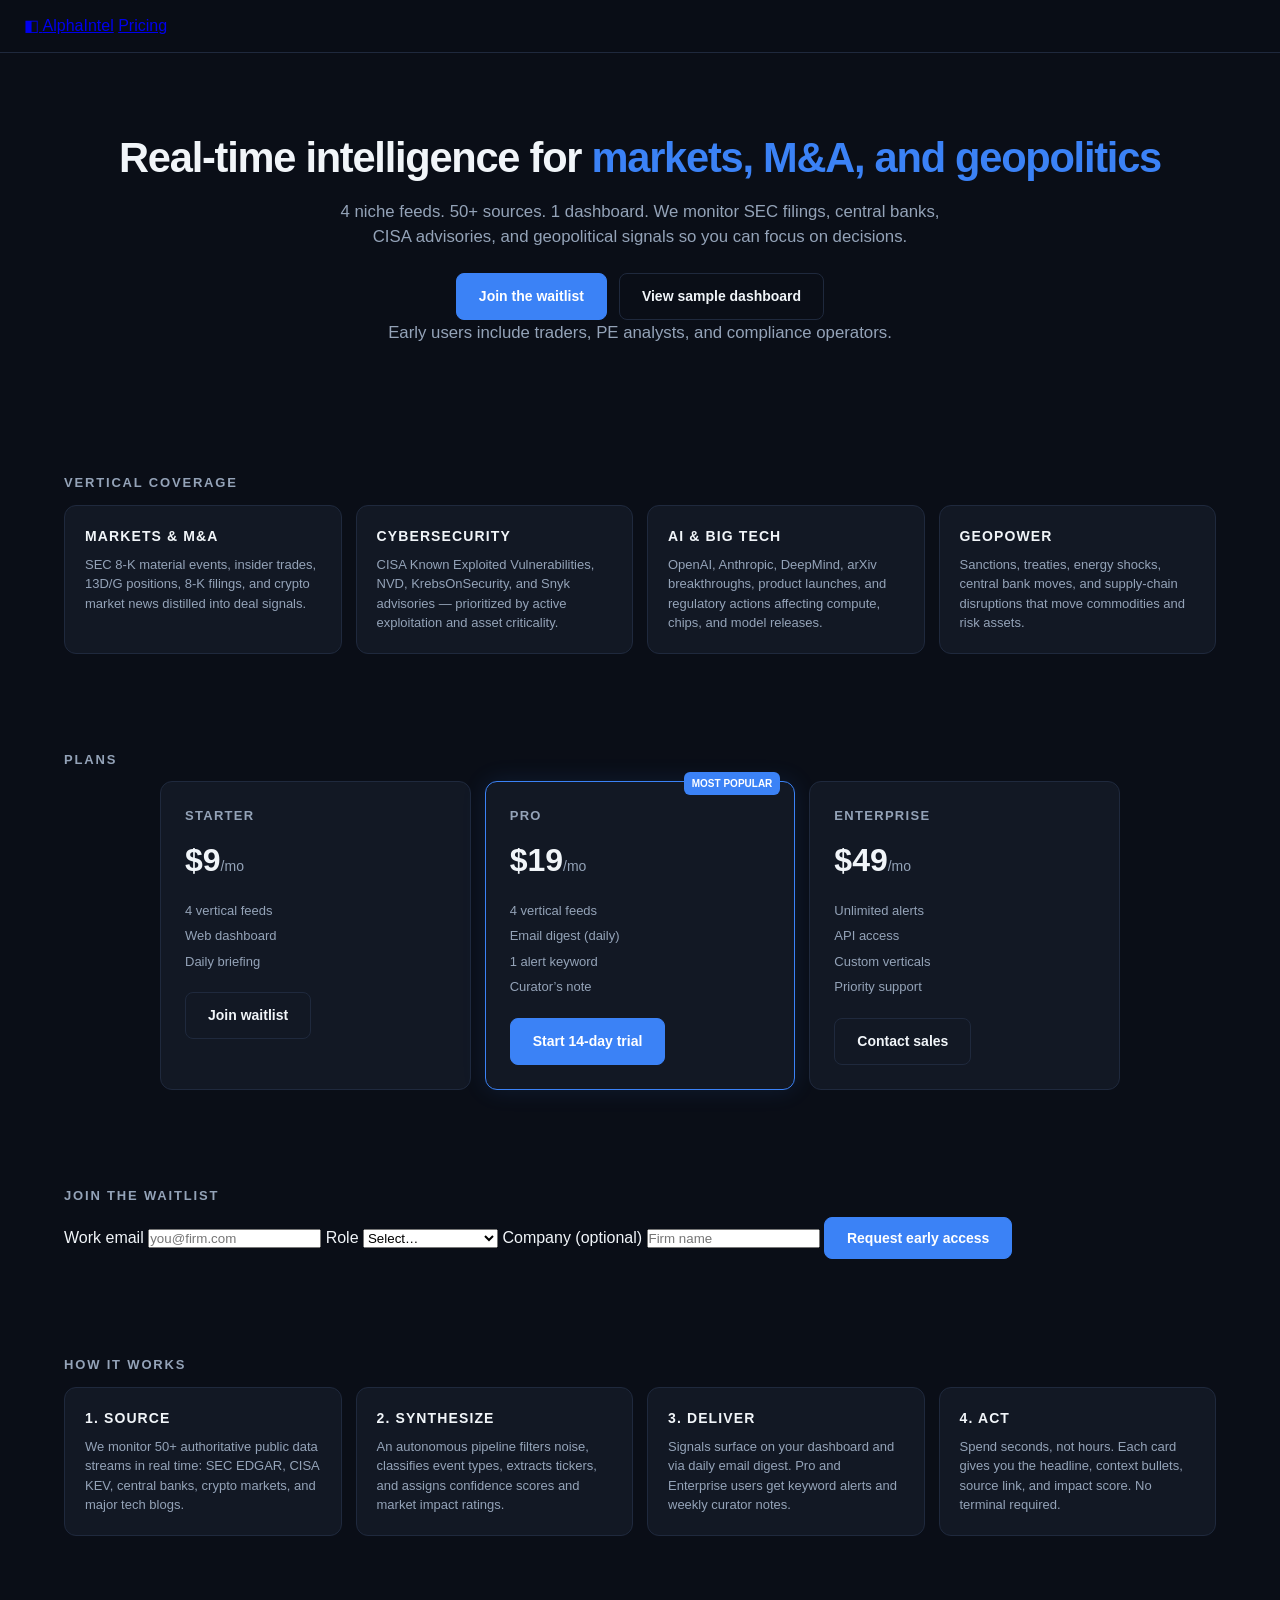
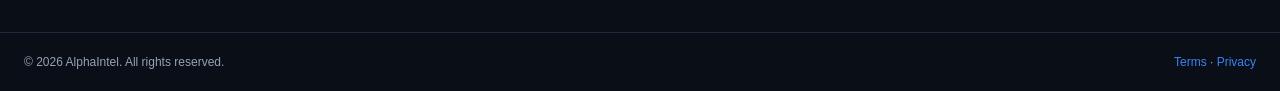
==== landing.html @ 0d17edfa "feat: multi-source B2B engine — markets, cyber, tech, crypto, geopower + landing page + signal dashb" ====
<!DOCTYPE html>
<html lang="en">
<head>
<meta charset="UTF-8">
<meta name="viewport" content="width=device-width, initial-scale=1.0">
<title>AlphaIntel — Real-Time Intelligence for Markets, M&A, and Geopolitics</title>
<meta name="description" content="Autonomous multi-source intelligence across AI, markets, cybersecurity, and geopolitics. Trusted by analysts, traders, and operators.">
<link rel="stylesheet" href="style.css">
<link rel="preconnect" href="https://fonts.googleapis.com">
<style>
  .landing { max-width: 1200px; margin: 0 auto; padding: 0 1.5rem; }
  .hero { padding: 5rem 0 3.5rem; text-align: center; }
  .hero h1 { font-size: clamp(1.8rem, 4vw, 2.6rem); font-weight: 700; letter-spacing: -0.03em; line-height: 1.2; margin-bottom: 1rem; }
  .hero h1 span { color: var(--accent-blue); }
  .hero p { color: var(--text-secondary); font-size: 1.05rem; max-width: 640px; margin: 0 auto 1.5rem; }
  .cta-row { display: flex; gap: 12px; justify-content: center; flex-wrap: wrap; }
  .btn { display: inline-block; padding: 12px 22px; border-radius: 8px; font-weight: 600; text-decoration: none; font-size: 14px; }
  .btn.primary { background: var(--accent-blue); color: #fff; border: 1px solid var(--accent-blue); }
  .btn.ghost { background: transparent; color: var(--text-primary); border: 1px solid var(--bg-border); }
  .social-proof { color: var(--text-secondary); font-size: 12px; margin-top: 1.25rem; }
  .section { padding: 3rem 0; }
  .section-title { font-size: 13px; text-transform: uppercase; letter-spacing: 0.14em; color: var(--text-secondary); margin-bottom: 0.75rem; }
  .columns { display: grid; grid-template-columns: repeat(4, 1fr); gap: 14px; }
  .v-card { background: var(--bg-card); border: 1px solid var(--bg-border); border-radius: var(--radius); padding: 1.25rem; }
  .v-card h3 { font-size: 14px; text-transform: uppercase; letter-spacing: 0.08em; margin-bottom: 0.5rem; color: var(--text-primary); }
  .v-card p { font-size: 13px; color: var(--text-secondary); line-height: 1.5; }
  .pricing-grid { display: grid; grid-template-columns: repeat(3, 1fr); gap: 14px; max-width: 960px; margin: 0 auto; }
  .price-card { background: var(--bg-card); border: 1px solid var(--bg-border); border-radius: var(--radius); padding: 1.5rem; position: relative; }
  .price-card.featured { border-color: var(--accent-blue); box-shadow: 0 0 24px rgba(59,130,246,0.12); }
  .price-card .badge { position: absolute; top: -10px; right: 14px; background: var(--accent-blue); color: #fff; font-size: 10px; font-weight: 700; padding: 4px 8px; border-radius: 6px; text-transform: uppercase; }
  .price-card h3 { font-size: 13px; text-transform: uppercase; letter-spacing: 0.1em; color: var(--text-secondary); }
  .price { font-size: 32px; font-weight: 700; margin: 10px 0; }
  .price span { font-size: 14px; color: var(--text-secondary); font-weight: 400; }
  .price-card ul { list-style: none; padding: 0; margin: 14px 0 18px; }
  .price-card li { font-size: 13px; color: var(--text-secondary); padding: 3px 0; }
  @media (max-width: 900px) { .columns { grid-template-columns: 1fr 1fr; } }
  @media (max-width: 640px) { .columns { grid-template-columns: 1fr; } .pricing-grid { grid-template-columns: 1fr; max-width: 420px; } }
</style>
</head>
<body>

<header class="topbar" style="position:sticky;top:0;z-index:50;">
  <a class="brand" href="index.html"><span class="logo">◧</span> <span>AlphaIntel</span></a>
  <a class="cta" href="#pricing">Pricing</a>
</header>

<main class="landing">
  <section class="hero">
    <h1>Real-time intelligence for <span>markets, M&A, and geopolitics</span></h1>
    <p>4 niche feeds. 50+ sources. 1 dashboard. We monitor SEC filings, central banks, CISA advisories, and geopolitical signals so you can focus on decisions.</p>
    <div class="cta-row">
      <a class="btn primary" href="#waitlist">Join the waitlist</a>
      <a class="btn ghost" href="index.html">View sample dashboard</a>
    </div>
    <p class="social-proof">Early users include traders, PE analysts, and compliance operators.</p>
  </section>

  <section class="section">
    <h2 class="section-title">Vertical Coverage</h2>
    <div class="columns">
      <article class="v-card">
        <h3>Markets & M&A</h3>
        <p>SEC 8-K material events, insider trades, 13D/G positions, 8-K filings, and crypto market news distilled into deal signals.</p>
      </article>
      <article class="v-card">
        <h3>Cybersecurity</h3>
        <p>CISA Known Exploited Vulnerabilities, NVD, KrebsOnSecurity, and Snyk advisories — prioritized by active exploitation and asset criticality.</p>
      </article>
      <article class="v-card">
        <h3>AI &amp; Big Tech</h3>
        <p>OpenAI, Anthropic, DeepMind, arXiv breakthroughs, product launches, and regulatory actions affecting compute, chips, and model releases.</p>
      </article>
      <article class="v-card">
        <h3>Geopower</h3>
        <p>Sanctions, treaties, energy shocks, central bank moves, and supply-chain disruptions that move commodities and risk assets.</p>
      </article>
    </div>
  </section>

  <section class="section" id="pricing">
    <h2 class="section-title">Plans</h2>
    <div class="pricing-grid">
      <article class="price-card">
        <h3>Starter</h3>
        <p class="price">$9<span>/mo</span></p>
        <ul>
          <li>4 vertical feeds</li>
          <li>Web dashboard</li>
          <li>Daily briefing</li>
        </ul>
        <a class="btn ghost" href="#waitlist">Join waitlist</a>
      </article>
      <article class="price-card featured">
        <div class="badge">Most popular</div>
        <h3>Pro</h3>
        <p class="price">$19<span>/mo</span></p>
        <ul>
          <li>4 vertical feeds</li>
          <li>Email digest (daily)</li>
          <li>1 alert keyword</li>
          <li>Curator’s note</li>
        </ul>
        <a class="btn primary" href="#waitlist">Start 14-day trial</a>
      </article>
      <article class="price-card">
        <h3>Enterprise</h3>
        <p class="price">$49<span>/mo</span></p>
        <ul>
          <li>Unlimited alerts</li>
          <li>API access</li>
          <li>Custom verticals</li>
          <li>Priority support</li>
        </ul>
        <a class="btn ghost" href="#waitlist">Contact sales</a>
      </article>
    </div>
  </section>

  <section class="section" id="waitlist">
    <h2 class="section-title">Join the Waitlist</h2>
    <form class="waitlist-form" id="waitlist-form" novalidate>
      <label for="wl-email">Work email</label>
      <input type="email" id="wl-email" name="email" placeholder="you@firm.com" required autocomplete="email">
      <label for="wl-role">Role</label>
      <select id="wl-role" name="role">
        <option value="">Select…</option>
        <option value="analyst">Analyst / Associate</option>
        <option value="trader">Trader</option>
        <option value="compliance">Compliance</option>
        <option value="executive">Executive</option>
        <option value="other">Other</option>
      </select>
      <label for="wl-company">Company (optional)</label>
      <input type="text" id="wl-company" name="company" placeholder="Firm name" autocomplete="organization">
      <button type="submit" class="btn primary">Request early access</button>
      <p class="form-note" id="form-note" role="alert" hidden></p>
    </form>
  </section>

  <section class="section" style="padding-bottom:6rem;">
    <h2 class="section-title">How It Works</h2>
    <div class="columns">
      <article class="v-card">
        <h3>1. Source</h3>
        <p>We monitor 50+ authoritative public data streams in real time: SEC EDGAR, CISA KEV, central banks, crypto markets, and major tech blogs.</p>
      </article>
      <article class="v-card">
        <h3>2. Synthesize</h3>
        <p>An autonomous pipeline filters noise, classifies event types, extracts tickers, and assigns confidence scores and market impact ratings.</p>
      </article>
      <article class="v-card">
        <h3>3. Deliver</h3>
        <p>Signals surface on your dashboard and via daily email digest. Pro and Enterprise users get keyword alerts and weekly curator notes.</p>
      </article>
      <article class="v-card">
        <h3>4. Act</h3>
        <p>Spend seconds, not hours. Each card gives you the headline, context bullets, source link, and impact score. No terminal required.</p>
      </article>
    </div>
  </section>
</main>

<footer class="foot" role="contentinfo">
  <span>&copy; <span id="year"></span> AlphaIntel. All rights reserved.</span>
  <span><a href="terms.html">Terms</a> · <a href="privacy.html">Privacy</a></span>
</footer>

<script src="app.js" defer></script>
<script>document.getElementById('year').textContent = new Date().getFullYear();</script>
</body>
</html>
---- style.css ----
/* AlphaIntel Production Stylesheet — signal-centric B2B dashboard */

/* Reset */
* { box-sizing: border-box; margin: 0; padding: 0; }
:root {
  --bg-deep: #0a0e17;
  --bg-card: #121824;
  --bg-border: #1f293d;
  --text-primary: #f1f5f9;
  --text-secondary: #94a3b8;
  --accent-green: #10b981;
  --accent-blue: #3b82f6;
  --accent-amber: #f59e0b;
  --accent-red: #ef4444;
  --radius: 12px;
  --radius-sm: 6px;
}

html { scroll-behavior: smooth; }

body {
  background: var(--bg-deep);
  color: var(--text-primary);
  font-family: -apple-system, BlinkMacSystemFont, "Segoe UI", Roboto, Helvetica, Arial, sans-serif;
  line-height: 1.5;
  min-height: 100vh;
}

/* Header */
header {
  position: sticky;
  top: 0;
  z-index: 50;
  background: rgba(10,14,23,0.94);
  backdrop-filter: blur(10px);
  border-bottom: 1px solid var(--bg-border);
  padding: 14px 24px;
}

.logo-area {
  display: flex;
  align-items: center;
  justify-content: space-between;
  gap: 16px;
  margin-bottom: 12px;
}

.logo-area h1 { font-size: 1.35rem; font-weight: 700; letter-spacing: -0.04em; }
.logo-area span { color: var(--accent-blue); }
.nav-link { color: var(--text-secondary); text-decoration: none; font-size: 13px; font-weight: 500; }
.nav-link:hover { color: var(--text-primary); }

.controls { display: flex; gap: 12px; align-items: center; flex-wrap: wrap; }

.search-wrap { flex: 1 1 260px; max-width: 420px; }
.search-wrap input {
  width: 100%;
  background: var(--bg-card);
  color: var(--text-primary);
  border: 1px solid var(--bg-border);
  border-radius: var(--radius-sm);
  padding: 9px 12px;
  font-size: 13px;
  outline: none;
}
.search-wrap input:focus { border-color: var(--accent-blue); }

.filter-tabs { display: flex; gap: 6px; flex-wrap: wrap; }
.tab {
  background: var(--bg-card);
  color: var(--text-secondary);
  border: 1px solid var(--bg-border);
  border-radius: var(--radius-sm);
  padding: 7px 12px;
  font-size: 12px;
  font-weight: 600;
  cursor: pointer;
  text-transform: uppercase;
  letter-spacing: 0.06em;
}
.tab.active { background: var(--accent-blue); color: #fff; border-color: var(--accent-blue); }
.tab:hover:not(.active) { border-color: #334155; color: var(--text-primary); }

/* Grid */
.intel-grid {
  display: grid;
  grid-template-columns: repeat(auto-fill, minmax(360px, 1fr));
  gap: 14px;
  padding: 22px 24px 40px;
  max-width: 1400px;
  margin: 0 auto;
}

/* Card */
.card {
  background: var(--bg-card);
  border: 1px solid var(--bg-border);
  border-radius: var(--radius);
  padding: 1.1rem 1.25rem;
  display: flex;
  flex-direction: column;
  gap: 0.6rem;
  box-shadow: 0 1px 2px rgba(0,0,0,0.2);
  opacity: 0;
  animation: fadeUp 0.35s ease forwards;
  transition: border-color 0.15s ease;
}
.card:hover { border-color: #2f3a4d; }
@keyframes fadeUp {
  from { opacity: 0; transform: translateY(6px); }
  to { opacity: 1; transform: translateY(0); }
}

.card-header {
  display: flex;
  align-items: center;
  justify-content: space-between;
  gap: 8px;
  flex-wrap: wrap;
}
.tags { display: flex; gap: 6px; flex-wrap: wrap; }
.tag {
  font-size: 10px;
  font-weight: 700;
  text-transform: uppercase;
  padding: 3px 8px;
  border-radius: 4px;
  letter-spacing: 0.06em;
  white-space: nowrap;
}
.tag.security { background: rgba(59,130,246,0.15); color: var(--accent-blue); }
.tag.trends   { background: rgba(245,158,11,0.15); color: var(--accent-amber); }
.tag.finance  { background: rgba(16,185,129,0.15); color: var(--accent-green); }
.tag.geopower { background: rgba(239,68,68,0.15); color: var(--accent-red); }
.tag.event { background: rgba(99,102,241,0.12); color: #818cf8; }

.ticker-row { display: flex; gap: 4px; flex-wrap: wrap; }
.ticker {
  font-family: ui-monospace, SFMono-Regular, Menlo, monospace;
  font-size: 11px;
  background: rgba(255,255,255,0.04);
  border: 1px solid var(--bg-border);
  padding: 2px 6px;
  border-radius: 4px;
  color: #e2e8f0;
}

.timestamp { font-size: 12px; color: var(--text-secondary); font-variant-numeric: tabular-nums; }

.card-body h3 { font-size: 1.05rem; font-weight: 600; color: var(--text-primary); line-height: 1.3; }
.card-body ul { list-style: none; display: flex; flex-direction: column; gap: 0.35rem; }
.card-body li { font-size: 0.85rem; color: var(--text-secondary); padding-left: 1rem; position: relative; }
.card-body li::before { content: "•"; color: var(--bg-border); font-weight: bold; position: absolute; left: 0; }

.card-footer {
  margin-top: 0.5rem;
  padding-top: 0.65rem;
  border-top: 1px solid var(--bg-border);
  display: flex;
  justify-content: space-between;
  align-items: center;
  font-size: 12px;
  color: var(--text-secondary);
  gap: 8px;
  flex-wrap: wrap;
}

.impact { font-weight: 700; text-transform: uppercase; letter-spacing: 0.06em; font-size: 11px; }
.impact.high { color: var(--accent-red); }
.impact.medium { color: var(--accent-amber); }
.impact.low { color: var(--accent-green); }

.source-link { color: var(--accent-blue); text-decoration: none; font-size: 12px; }
.source-link:hover { text-decoration: underline; }

/* States */
.state-message { text-align: center; padding: 4rem 2rem; color: var(--text-secondary); }
.state-message.error { color: var(--accent-red); }
.spinner {
  width: 22px; height: 22px;
  border: 2px solid var(--bg-border);
  border-top-color: var(--accent-blue);
  border-radius: 50%;
  animation: spin 0.7s linear infinite;
  margin: 0 auto 1rem;
}
@keyframes spin { to { transform: rotate(360deg); } }

.skip-link {
  position: absolute;
  top: -44px; left: 0;
  background: var(--accent-blue);
  color: #fff;
  padding: 8px 12px;
  border-radius: 0 0 6px 0;
  text-decoration: none;
  font-size: 13px;
  font-weight: 600;
  z-index: 100;
}
.skip-link:focus { top: 0; }

.sr-only {
  position: absolute;
  width: 1px; height: 1px;
  padding: 0; margin: -1px;
  overflow: hidden;
  clip: rect(0,0,0,0);
  white-space: nowrap;
  border: 0;
}

.foot {
  padding: 1.25rem 24px;
  color: var(--text-secondary);
  font-size: 12px;
  border-top: 1px solid var(--bg-border);
  display: flex;
  justify-content: space-between;
  align-items: center;
  gap: 12px;
  flex-wrap: wrap;
}
.foot a { color: var(--accent-blue); text-decoration: none; }

/* Responsive */
@media (max-width: 780px) {
  .intel-grid { grid-template-columns: 1fr; }
  .controls { flex-direction: column; align-items: stretch; }
  .filter-tabs { overflow-x: auto; flex-wrap: nowrap; padding-bottom: 4px; }
  .tab { flex: 0 0 auto; }
  header { padding: 12px 16px; }
  .intel-grid { padding: 16px; }
}
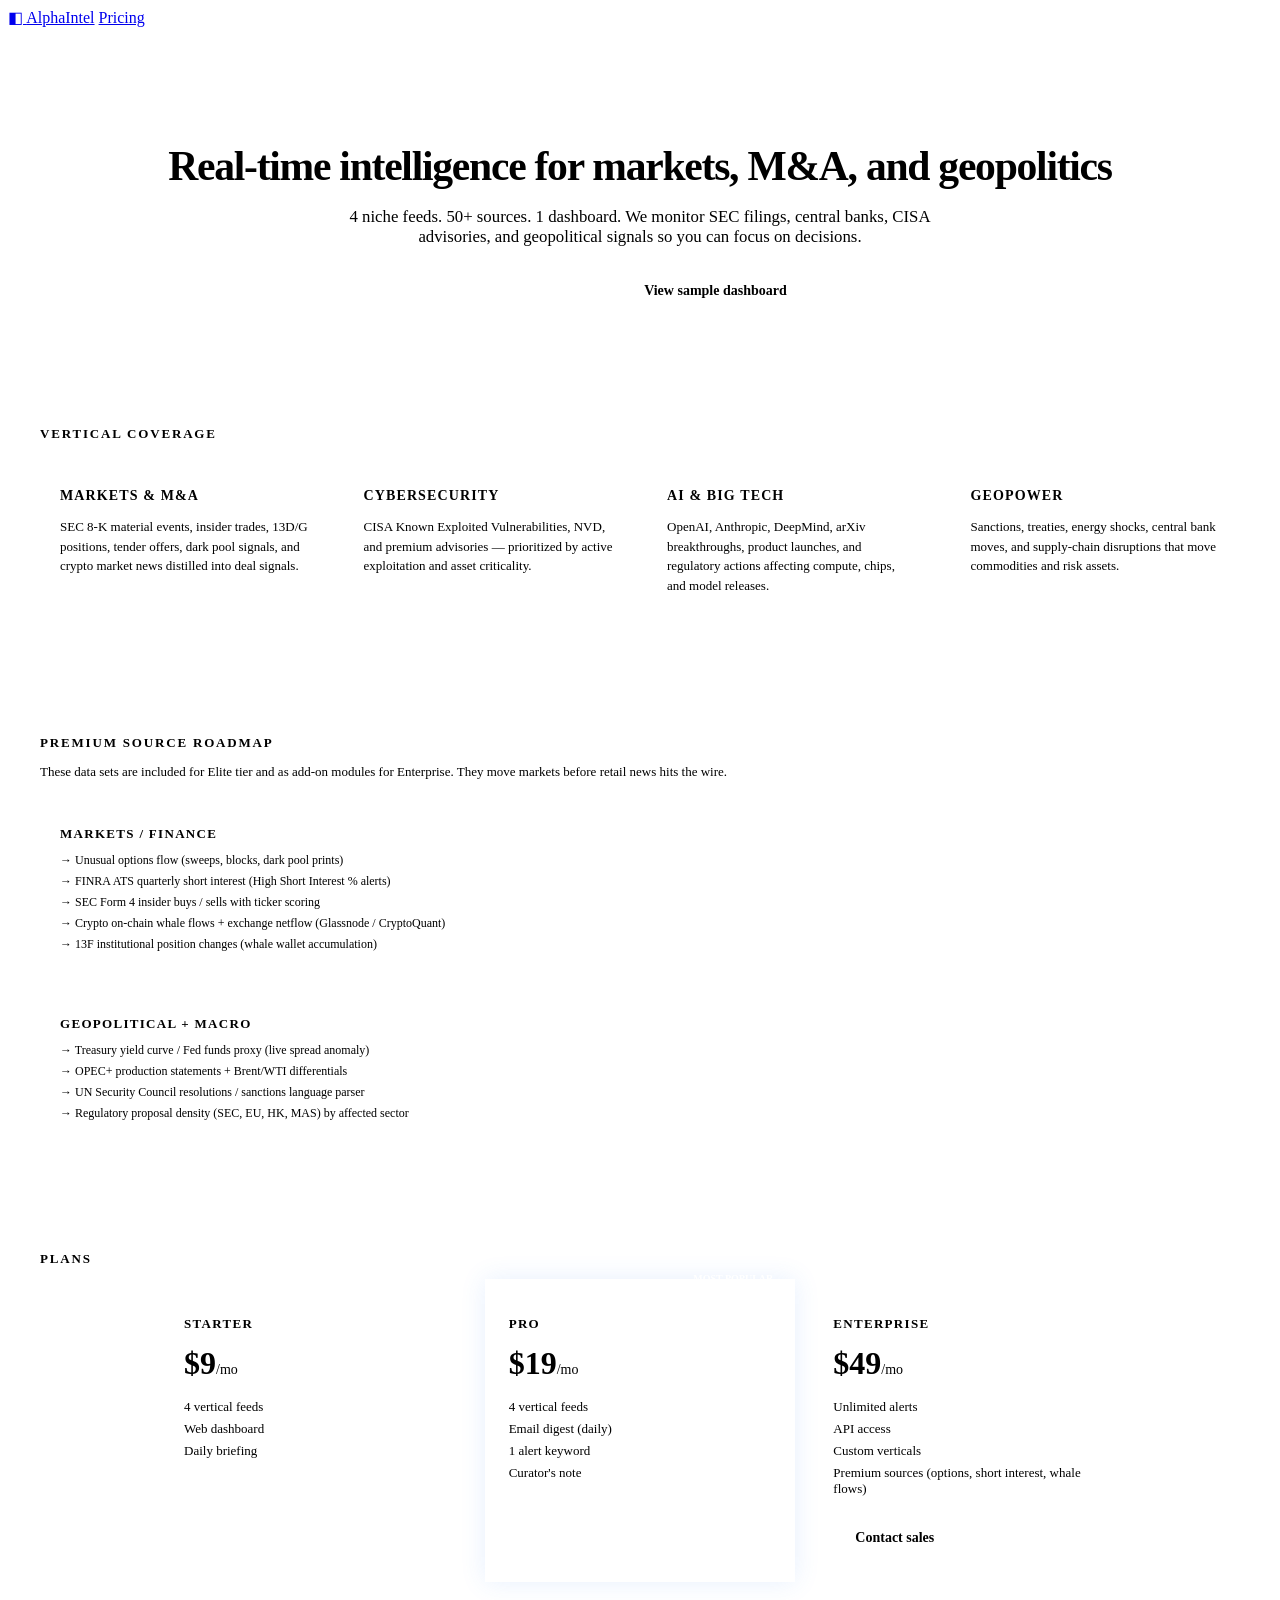
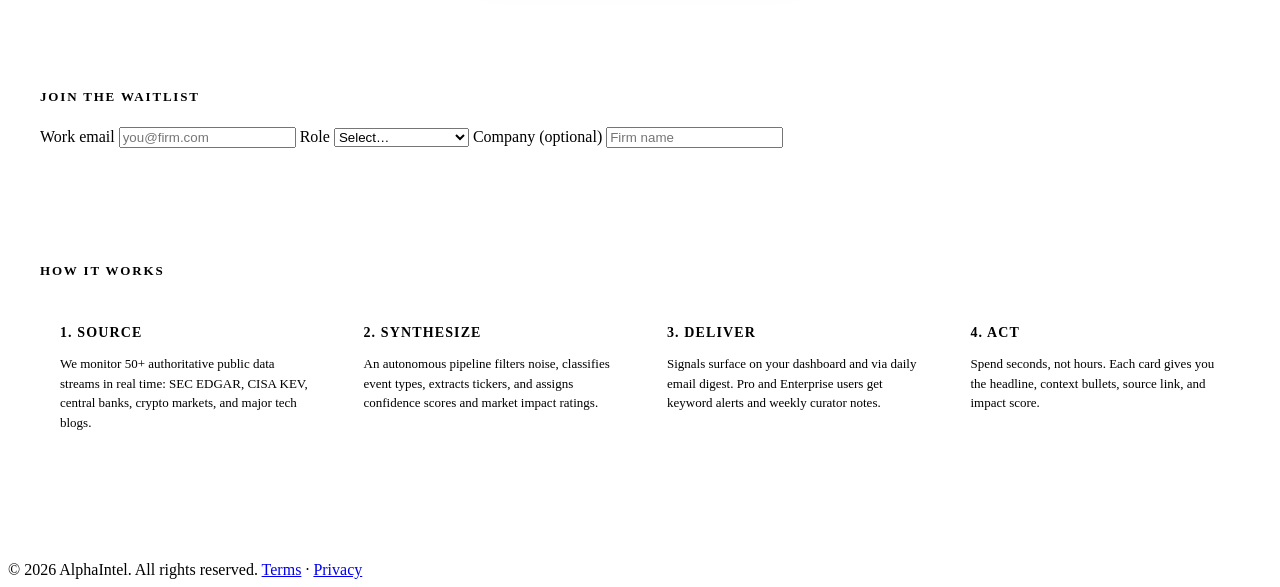
==== commit 17d259c9: "feat: interactive signal cards, financial market sources, Stripe placeholders, roadmap" ====
--- a/landing.html
+++ b/landing.html
@@ -17,7 +17,6 @@
   .btn { display: inline-block; padding: 12px 22px; border-radius: 8px; font-weight: 600; text-decoration: none; font-size: 14px; }
   .btn.primary { background: var(--accent-blue); color: #fff; border: 1px solid var(--accent-blue); }
   .btn.ghost { background: transparent; color: var(--text-primary); border: 1px solid var(--bg-border); }
-  .social-proof { color: var(--text-secondary); font-size: 12px; margin-top: 1.25rem; }
   .section { padding: 3rem 0; }
   .section-title { font-size: 13px; text-transform: uppercase; letter-spacing: 0.14em; color: var(--text-secondary); margin-bottom: 0.75rem; }
   .columns { display: grid; grid-template-columns: repeat(4, 1fr); gap: 14px; }
@@ -33,6 +32,11 @@
   .price span { font-size: 14px; color: var(--text-secondary); font-weight: 400; }
   .price-card ul { list-style: none; padding: 0; margin: 14px 0 18px; }
   .price-card li { font-size: 13px; color: var(--text-secondary); padding: 3px 0; }
+  .roadmap { background: var(--bg-card); border: 1px solid var(--bg-border); border-radius: var(--radius); padding: 1.25rem; margin-top: 0.75rem; }
+  .roadmap h3 { font-size: 13px; color: var(--text-secondary); text-transform: uppercase; letter-spacing: 0.1em; margin-bottom: 0.5rem; }
+  .roadmap ul { list-style: none; padding: 0; margin: 0; }
+  .roadmap li { font-size: 12px; color: var(--text-secondary); padding: 3px 0; }
+  .roadmap li::before { content: "→ "; color: var(--accent-blue); }
   @media (max-width: 900px) { .columns { grid-template-columns: 1fr 1fr; } }
   @media (max-width: 640px) { .columns { grid-template-columns: 1fr; } .pricing-grid { grid-template-columns: 1fr; max-width: 420px; } }
 </style>
@@ -52,7 +56,6 @@
       <a class="btn primary" href="#waitlist">Join the waitlist</a>
       <a class="btn ghost" href="index.html">View sample dashboard</a>
     </div>
-    <p class="social-proof">Early users include traders, PE analysts, and compliance operators.</p>
   </section>
 
   <section class="section">
@@ -60,11 +63,11 @@
     <div class="columns">
       <article class="v-card">
         <h3>Markets & M&A</h3>
-        <p>SEC 8-K material events, insider trades, 13D/G positions, 8-K filings, and crypto market news distilled into deal signals.</p>
+        <p>SEC 8-K material events, insider trades, 13D/G positions, tender offers, dark pool signals, and crypto market news distilled into deal signals.</p>
       </article>
       <article class="v-card">
         <h3>Cybersecurity</h3>
-        <p>CISA Known Exploited Vulnerabilities, NVD, KrebsOnSecurity, and Snyk advisories — prioritized by active exploitation and asset criticality.</p>
+        <p>CISA Known Exploited Vulnerabilities, NVD, and premium advisories — prioritized by active exploitation and asset criticality.</p>
       </article>
       <article class="v-card">
         <h3>AI &amp; Big Tech</h3>
@@ -74,6 +77,30 @@
         <h3>Geopower</h3>
         <p>Sanctions, treaties, energy shocks, central bank moves, and supply-chain disruptions that move commodities and risk assets.</p>
       </article>
+    </div>
+  </section>
+
+  <section class="section">
+    <h2 class="section-title">Premium Source Roadmap</h2>
+    <p style="color: var(--text-secondary); font-size: 13px; max-width: 760px;">These data sets are included for Elite tier and as add-on modules for Enterprise. They move markets before retail news hits the wire.</p>
+    <div class="roadmap">
+      <h3>Markets / Finance</h3>
+      <ul>
+        <li>Unusual options flow (sweeps, blocks, dark pool prints)</li>
+        <li>FINRA ATS quarterly short interest (High Short Interest % alerts)</li>
+        <li>SEC Form 4 insider buys / sells with ticker scoring</li>
+        <li>Crypto on-chain whale flows + exchange netflow (Glassnode / CryptoQuant)</li>
+        <li>13F institutional position changes (whale wallet accumulation)</li>
+      </ul>
+    </div>
+    <div class="roadmap" style="margin-top: 8px;">
+      <h3>Geopolitical + Macro</h3>
+      <ul>
+        <li>Treasury yield curve / Fed funds proxy (live spread anomaly)</li>
+        <li>OPEC+ production statements + Brent/WTI differentials</li>
+        <li>UN Security Council resolutions / sanctions language parser</li>
+        <li>Regulatory proposal density (SEC, EU, HK, MAS) by affected sector</li>
+      </ul>
     </div>
   </section>
 
@@ -88,7 +115,7 @@
           <li>Web dashboard</li>
           <li>Daily briefing</li>
         </ul>
-        <a class="btn ghost" href="#waitlist">Join waitlist</a>
+        <a class="btn primary" href="https://buy.stripe.com/starter_link_placeholder" data-stripe="starter">Start 7-day trial</a>
       </article>
       <article class="price-card featured">
         <div class="badge">Most popular</div>
@@ -98,9 +125,9 @@
           <li>4 vertical feeds</li>
           <li>Email digest (daily)</li>
           <li>1 alert keyword</li>
-          <li>Curator’s note</li>
+          <li>Curator's note</li>
         </ul>
-        <a class="btn primary" href="#waitlist">Start 14-day trial</a>
+        <a class="btn primary" href="https://buy.stripe.com/pro_link_placeholder" data-stripe="pro">Start 14-day trial</a>
       </article>
       <article class="price-card">
         <h3>Enterprise</h3>
@@ -109,16 +136,16 @@
           <li>Unlimited alerts</li>
           <li>API access</li>
           <li>Custom verticals</li>
-          <li>Priority support</li>
+          <li>Premium sources (options, short interest, whale flows)</li>
         </ul>
-        <a class="btn ghost" href="#waitlist">Contact sales</a>
+        <a class="btn ghost" href="mailto:bodea.mircea@gmail.com?subject=Enterprise%20Access%20Request">Contact sales</a>
       </article>
     </div>
   </section>
 
   <section class="section" id="waitlist">
     <h2 class="section-title">Join the Waitlist</h2>
-    <form class="waitlist-form" id="waitlist-form" novalidate>
+    <form class="waitlist-form" id="waitlist-form" action="https://formspree.io/f/placeholder" method="POST" novalidate>
       <label for="wl-email">Work email</label>
       <input type="email" id="wl-email" name="email" placeholder="you@firm.com" required autocomplete="email">
       <label for="wl-role">Role</label>
@@ -154,7 +181,7 @@
       </article>
       <article class="v-card">
         <h3>4. Act</h3>
-        <p>Spend seconds, not hours. Each card gives you the headline, context bullets, source link, and impact score. No terminal required.</p>
+        <p>Spend seconds, not hours. Each card gives you the headline, context bullets, source link, and impact score.</p>
       </article>
     </div>
   </section>
--- a/style.css
+++ b/style.css
@@ -1,234 +1,27 @@
-/* AlphaIntel Production Stylesheet — signal-centric B2B dashboard */
+/* AlphaIntel Interactive Cards */
 
-/* Reset */
-* { box-sizing: border-box; margin: 0; padding: 0; }
-:root {
-  --bg-deep: #0a0e17;
-  --bg-card: #121824;
-  --bg-border: #1f293d;
-  --text-primary: #f1f5f9;
-  --text-secondary: #94a3b8;
-  --accent-green: #10b981;
-  --accent-blue: #3b82f6;
-  --accent-amber: #f59e0b;
-  --accent-red: #ef4444;
-  --radius: 12px;
-  --radius-sm: 6px;
-}
-
-html { scroll-behavior: smooth; }
-
-body {
-  background: var(--bg-deep);
-  color: var(--text-primary);
-  font-family: -apple-system, BlinkMacSystemFont, "Segoe UI", Roboto, Helvetica, Arial, sans-serif;
-  line-height: 1.5;
-  min-height: 100vh;
-}
-
-/* Header */
-header {
-  position: sticky;
-  top: 0;
-  z-index: 50;
-  background: rgba(10,14,23,0.94);
-  backdrop-filter: blur(10px);
-  border-bottom: 1px solid var(--bg-border);
-  padding: 14px 24px;
-}
-
-.logo-area {
-  display: flex;
-  align-items: center;
-  justify-content: space-between;
-  gap: 16px;
-  margin-bottom: 12px;
-}
-
-.logo-area h1 { font-size: 1.35rem; font-weight: 700; letter-spacing: -0.04em; }
-.logo-area span { color: var(--accent-blue); }
-.nav-link { color: var(--text-secondary); text-decoration: none; font-size: 13px; font-weight: 500; }
-.nav-link:hover { color: var(--text-primary); }
-
-.controls { display: flex; gap: 12px; align-items: center; flex-wrap: wrap; }
-
-.search-wrap { flex: 1 1 260px; max-width: 420px; }
-.search-wrap input {
-  width: 100%;
-  background: var(--bg-card);
-  color: var(--text-primary);
-  border: 1px solid var(--bg-border);
-  border-radius: var(--radius-sm);
-  padding: 9px 12px;
-  font-size: 13px;
+.card {
+  ...
+  cursor: pointer;
+  transition: border-color 0.18s ease, transform 0.18s ease, box-shadow 0.18s ease;
   outline: none;
 }
-.search-wrap input:focus { border-color: var(--accent-blue); }
+.card:hover { border-color: #2f3a4d; transform: translateY(-2px); box-shadow: 0 8px 22px rgba(0,0,0,0.25); }
+.card:focus-visible { border-color: var(--accent-blue); box-shadow: 0 0 0 3px rgba(59,130,246,0.35); }
+.card:active { transform: translateY(0); }
 
-.filter-tabs { display: flex; gap: 6px; flex-wrap: wrap; }
-.tab {
-  background: var(--bg-card);
-  color: var(--text-secondary);
-  border: 1px solid var(--bg-border);
-  border-radius: var(--radius-sm);
-  padding: 7px 12px;
-  font-size: 12px;
-  font-weight: 600;
-  cursor: pointer;
-  text-transform: uppercase;
-  letter-spacing: 0.06em;
+.card-body ul { max-height: 72px; overflow: hidden; transition: max-height 0.25s ease; }
+.card.expanded .card-body ul { max-height: 320px; }
+
+.card .expand-hint {
+  font-size: 11px; color: var(--accent-blue); margin-top: 2px; cursor: pointer;
+  user-select: none; opacity: 0.85;
 }
-.tab.active { background: var(--accent-blue); color: #fff; border-color: var(--accent-blue); }
-.tab:hover:not(.active) { border-color: #334155; color: var(--text-primary); }
+.card .expand-hint:hover { opacity: 1; text-decoration: underline; }
+.card.expanded .expand-hint::after { content: " (collapse)"; }
+.card:not(.expanded) .expand-hint::after { content: " (read more)"; }
 
-/* Grid */
-.intel-grid {
-  display: grid;
-  grid-template-columns: repeat(auto-fill, minmax(360px, 1fr));
-  gap: 14px;
-  padding: 22px 24px 40px;
-  max-width: 1400px;
-  margin: 0 auto;
-}
+.card-body h3 { cursor: pointer; }
+.card-body h3:hover { color: var(--accent-blue); transition: color 0.15s ease; }
 
-/* Card */
-.card {
-  background: var(--bg-card);
-  border: 1px solid var(--bg-border);
-  border-radius: var(--radius);
-  padding: 1.1rem 1.25rem;
-  display: flex;
-  flex-direction: column;
-  gap: 0.6rem;
-  box-shadow: 0 1px 2px rgba(0,0,0,0.2);
-  opacity: 0;
-  animation: fadeUp 0.35s ease forwards;
-  transition: border-color 0.15s ease;
-}
-.card:hover { border-color: #2f3a4d; }
-@keyframes fadeUp {
-  from { opacity: 0; transform: translateY(6px); }
-  to { opacity: 1; transform: translateY(0); }
-}
-
-.card-header {
-  display: flex;
-  align-items: center;
-  justify-content: space-between;
-  gap: 8px;
-  flex-wrap: wrap;
-}
-.tags { display: flex; gap: 6px; flex-wrap: wrap; }
-.tag {
-  font-size: 10px;
-  font-weight: 700;
-  text-transform: uppercase;
-  padding: 3px 8px;
-  border-radius: 4px;
-  letter-spacing: 0.06em;
-  white-space: nowrap;
-}
-.tag.security { background: rgba(59,130,246,0.15); color: var(--accent-blue); }
-.tag.trends   { background: rgba(245,158,11,0.15); color: var(--accent-amber); }
-.tag.finance  { background: rgba(16,185,129,0.15); color: var(--accent-green); }
-.tag.geopower { background: rgba(239,68,68,0.15); color: var(--accent-red); }
-.tag.event { background: rgba(99,102,241,0.12); color: #818cf8; }
-
-.ticker-row { display: flex; gap: 4px; flex-wrap: wrap; }
-.ticker {
-  font-family: ui-monospace, SFMono-Regular, Menlo, monospace;
-  font-size: 11px;
-  background: rgba(255,255,255,0.04);
-  border: 1px solid var(--bg-border);
-  padding: 2px 6px;
-  border-radius: 4px;
-  color: #e2e8f0;
-}
-
-.timestamp { font-size: 12px; color: var(--text-secondary); font-variant-numeric: tabular-nums; }
-
-.card-body h3 { font-size: 1.05rem; font-weight: 600; color: var(--text-primary); line-height: 1.3; }
-.card-body ul { list-style: none; display: flex; flex-direction: column; gap: 0.35rem; }
-.card-body li { font-size: 0.85rem; color: var(--text-secondary); padding-left: 1rem; position: relative; }
-.card-body li::before { content: "•"; color: var(--bg-border); font-weight: bold; position: absolute; left: 0; }
-
-.card-footer {
-  margin-top: 0.5rem;
-  padding-top: 0.65rem;
-  border-top: 1px solid var(--bg-border);
-  display: flex;
-  justify-content: space-between;
-  align-items: center;
-  font-size: 12px;
-  color: var(--text-secondary);
-  gap: 8px;
-  flex-wrap: wrap;
-}
-
-.impact { font-weight: 700; text-transform: uppercase; letter-spacing: 0.06em; font-size: 11px; }
-.impact.high { color: var(--accent-red); }
-.impact.medium { color: var(--accent-amber); }
-.impact.low { color: var(--accent-green); }
-
-.source-link { color: var(--accent-blue); text-decoration: none; font-size: 12px; }
-.source-link:hover { text-decoration: underline; }
-
-/* States */
-.state-message { text-align: center; padding: 4rem 2rem; color: var(--text-secondary); }
-.state-message.error { color: var(--accent-red); }
-.spinner {
-  width: 22px; height: 22px;
-  border: 2px solid var(--bg-border);
-  border-top-color: var(--accent-blue);
-  border-radius: 50%;
-  animation: spin 0.7s linear infinite;
-  margin: 0 auto 1rem;
-}
-@keyframes spin { to { transform: rotate(360deg); } }
-
-.skip-link {
-  position: absolute;
-  top: -44px; left: 0;
-  background: var(--accent-blue);
-  color: #fff;
-  padding: 8px 12px;
-  border-radius: 0 0 6px 0;
-  text-decoration: none;
-  font-size: 13px;
-  font-weight: 600;
-  z-index: 100;
-}
-.skip-link:focus { top: 0; }
-
-.sr-only {
-  position: absolute;
-  width: 1px; height: 1px;
-  padding: 0; margin: -1px;
-  overflow: hidden;
-  clip: rect(0,0,0,0);
-  white-space: nowrap;
-  border: 0;
-}
-
-.foot {
-  padding: 1.25rem 24px;
-  color: var(--text-secondary);
-  font-size: 12px;
-  border-top: 1px solid var(--bg-border);
-  display: flex;
-  justify-content: space-between;
-  align-items: center;
-  gap: 12px;
-  flex-wrap: wrap;
-}
-.foot a { color: var(--accent-blue); text-decoration: none; }
-
-/* Responsive */
-@media (max-width: 780px) {
-  .intel-grid { grid-template-columns: 1fr; }
-  .controls { flex-direction: column; align-items: stretch; }
-  .filter-tabs { overflow-x: auto; flex-wrap: nowrap; padding-bottom: 4px; }
-  .tab { flex: 0 0 auto; }
-  header { padding: 12px 16px; }
-  .intel-grid { padding: 16px; }
-}
+.card-footer .source-link { pointer-events: auto; }
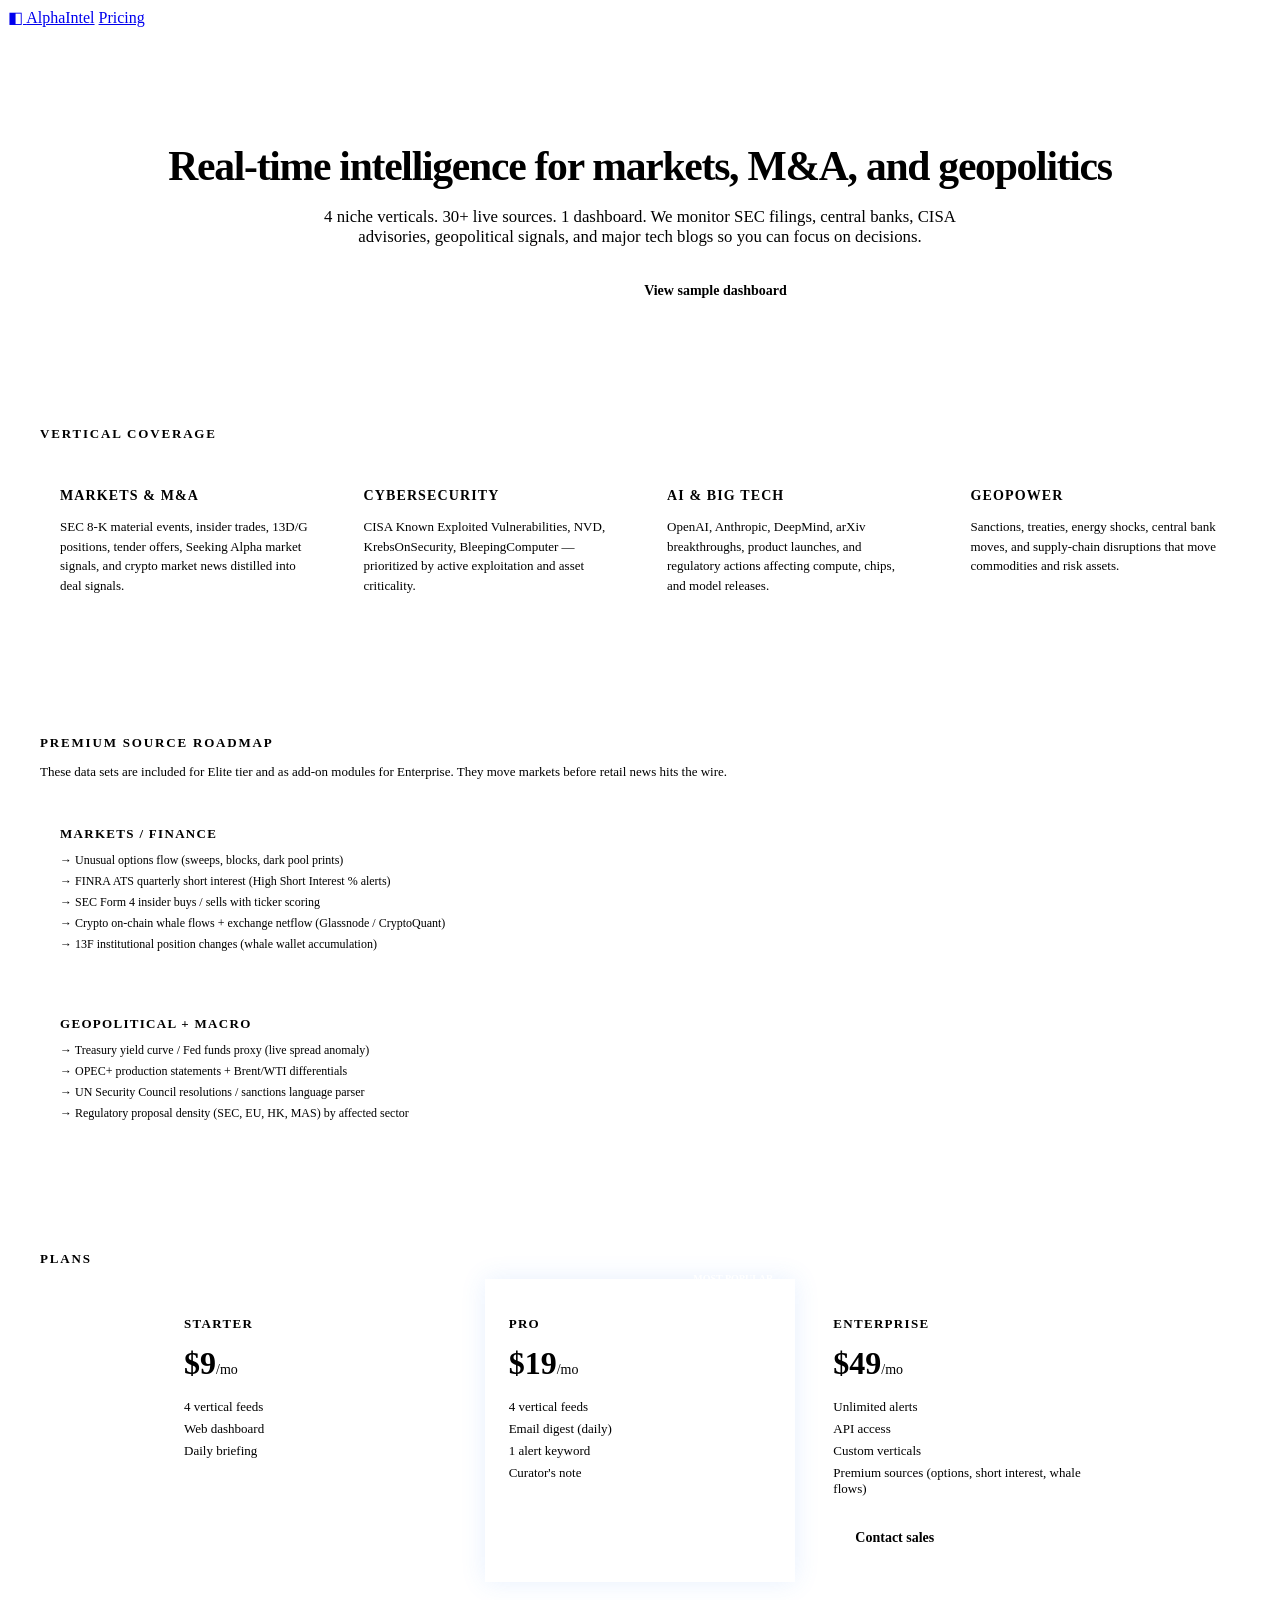
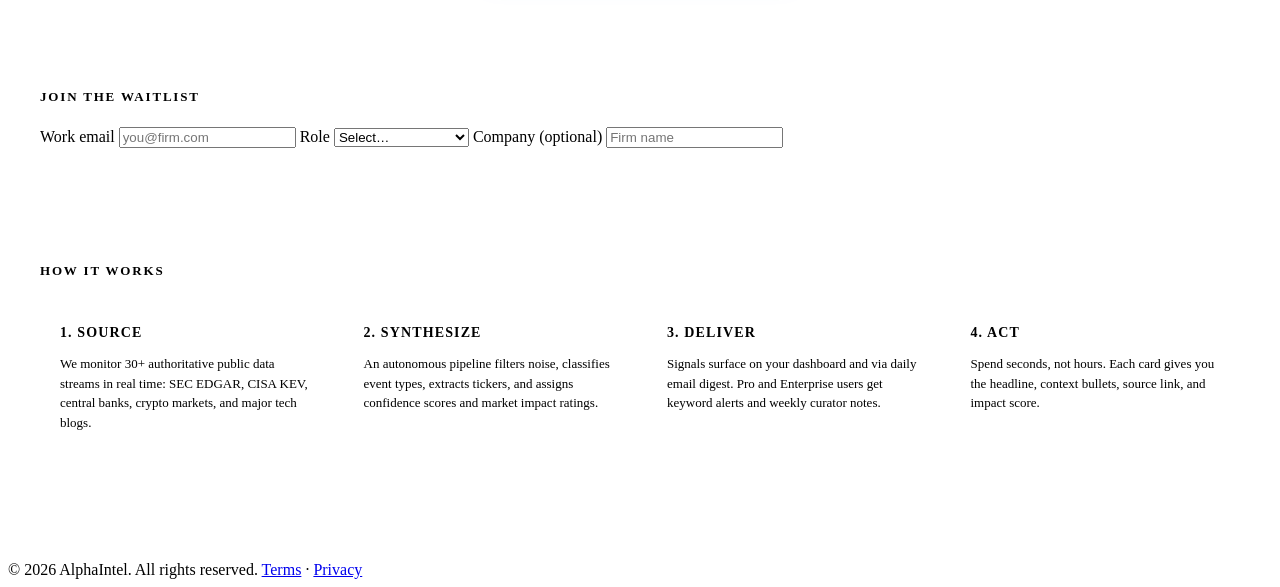
==== commit 70f352d4: "refactor: add 9 sources, make dashboard free until Stripe live, interactive cards, remove broken CME" ====
--- a/landing.html
+++ b/landing.html
@@ -51,7 +51,7 @@
 <main class="landing">
   <section class="hero">
     <h1>Real-time intelligence for <span>markets, M&A, and geopolitics</span></h1>
-    <p>4 niche feeds. 50+ sources. 1 dashboard. We monitor SEC filings, central banks, CISA advisories, and geopolitical signals so you can focus on decisions.</p>
+    <p>4 niche verticals. 30+ live sources. 1 dashboard. We monitor SEC filings, central banks, CISA advisories, geopolitical signals, and major tech blogs so you can focus on decisions.</p>
     <div class="cta-row">
       <a class="btn primary" href="#waitlist">Join the waitlist</a>
       <a class="btn ghost" href="index.html">View sample dashboard</a>
@@ -63,11 +63,11 @@
     <div class="columns">
       <article class="v-card">
         <h3>Markets & M&A</h3>
-        <p>SEC 8-K material events, insider trades, 13D/G positions, tender offers, dark pool signals, and crypto market news distilled into deal signals.</p>
+        <p>SEC 8-K material events, insider trades, 13D/G positions, tender offers, Seeking Alpha market signals, and crypto market news distilled into deal signals.</p>
       </article>
       <article class="v-card">
         <h3>Cybersecurity</h3>
-        <p>CISA Known Exploited Vulnerabilities, NVD, and premium advisories — prioritized by active exploitation and asset criticality.</p>
+        <p>CISA Known Exploited Vulnerabilities, NVD, KrebsOnSecurity, BleepingComputer — prioritized by active exploitation and asset criticality.</p>
       </article>
       <article class="v-card">
         <h3>AI &amp; Big Tech</h3>
@@ -115,7 +115,7 @@
           <li>Web dashboard</li>
           <li>Daily briefing</li>
         </ul>
-        <a class="btn primary" href="https://buy.stripe.com/starter_link_placeholder" data-stripe="starter">Start 7-day trial</a>
+        <a class="btn primary" href="#waitlist">Notify at launch</a>
       </article>
       <article class="price-card featured">
         <div class="badge">Most popular</div>
@@ -127,7 +127,7 @@
           <li>1 alert keyword</li>
           <li>Curator's note</li>
         </ul>
-        <a class="btn primary" href="https://buy.stripe.com/pro_link_placeholder" data-stripe="pro">Start 14-day trial</a>
+        <a class="btn primary" href="#waitlist">Join waitlist</a>
       </article>
       <article class="price-card">
         <h3>Enterprise</h3>
@@ -169,7 +169,7 @@
     <div class="columns">
       <article class="v-card">
         <h3>1. Source</h3>
-        <p>We monitor 50+ authoritative public data streams in real time: SEC EDGAR, CISA KEV, central banks, crypto markets, and major tech blogs.</p>
+        <p>We monitor 30+ authoritative public data streams in real time: SEC EDGAR, CISA KEV, central banks, crypto markets, and major tech blogs.</p>
       </article>
       <article class="v-card">
         <h3>2. Synthesize</h3>
--- a/style.css
+++ b/style.css
@@ -9,6 +9,10 @@
 .card:hover { border-color: #2f3a4d; transform: translateY(-2px); box-shadow: 0 8px 22px rgba(0,0,0,0.25); }
 .card:focus-visible { border-color: var(--accent-blue); box-shadow: 0 0 0 3px rgba(59,130,246,0.35); }
 .card:active { transform: translateY(0); }
+.source-link::after { content: " ↗"; font-size: 10px; opacity: 0.7; }
+.source-link:hover::after { opacity: 1; }
+.ticker { cursor: pointer; transition: background 0.15s ease, border-color 0.15s ease; }
+.ticker:hover { background: rgba(255,255,255,0.08); border-color: #334155; }
 
 .card-body ul { max-height: 72px; overflow: hidden; transition: max-height 0.25s ease; }
 .card.expanded .card-body ul { max-height: 320px; }
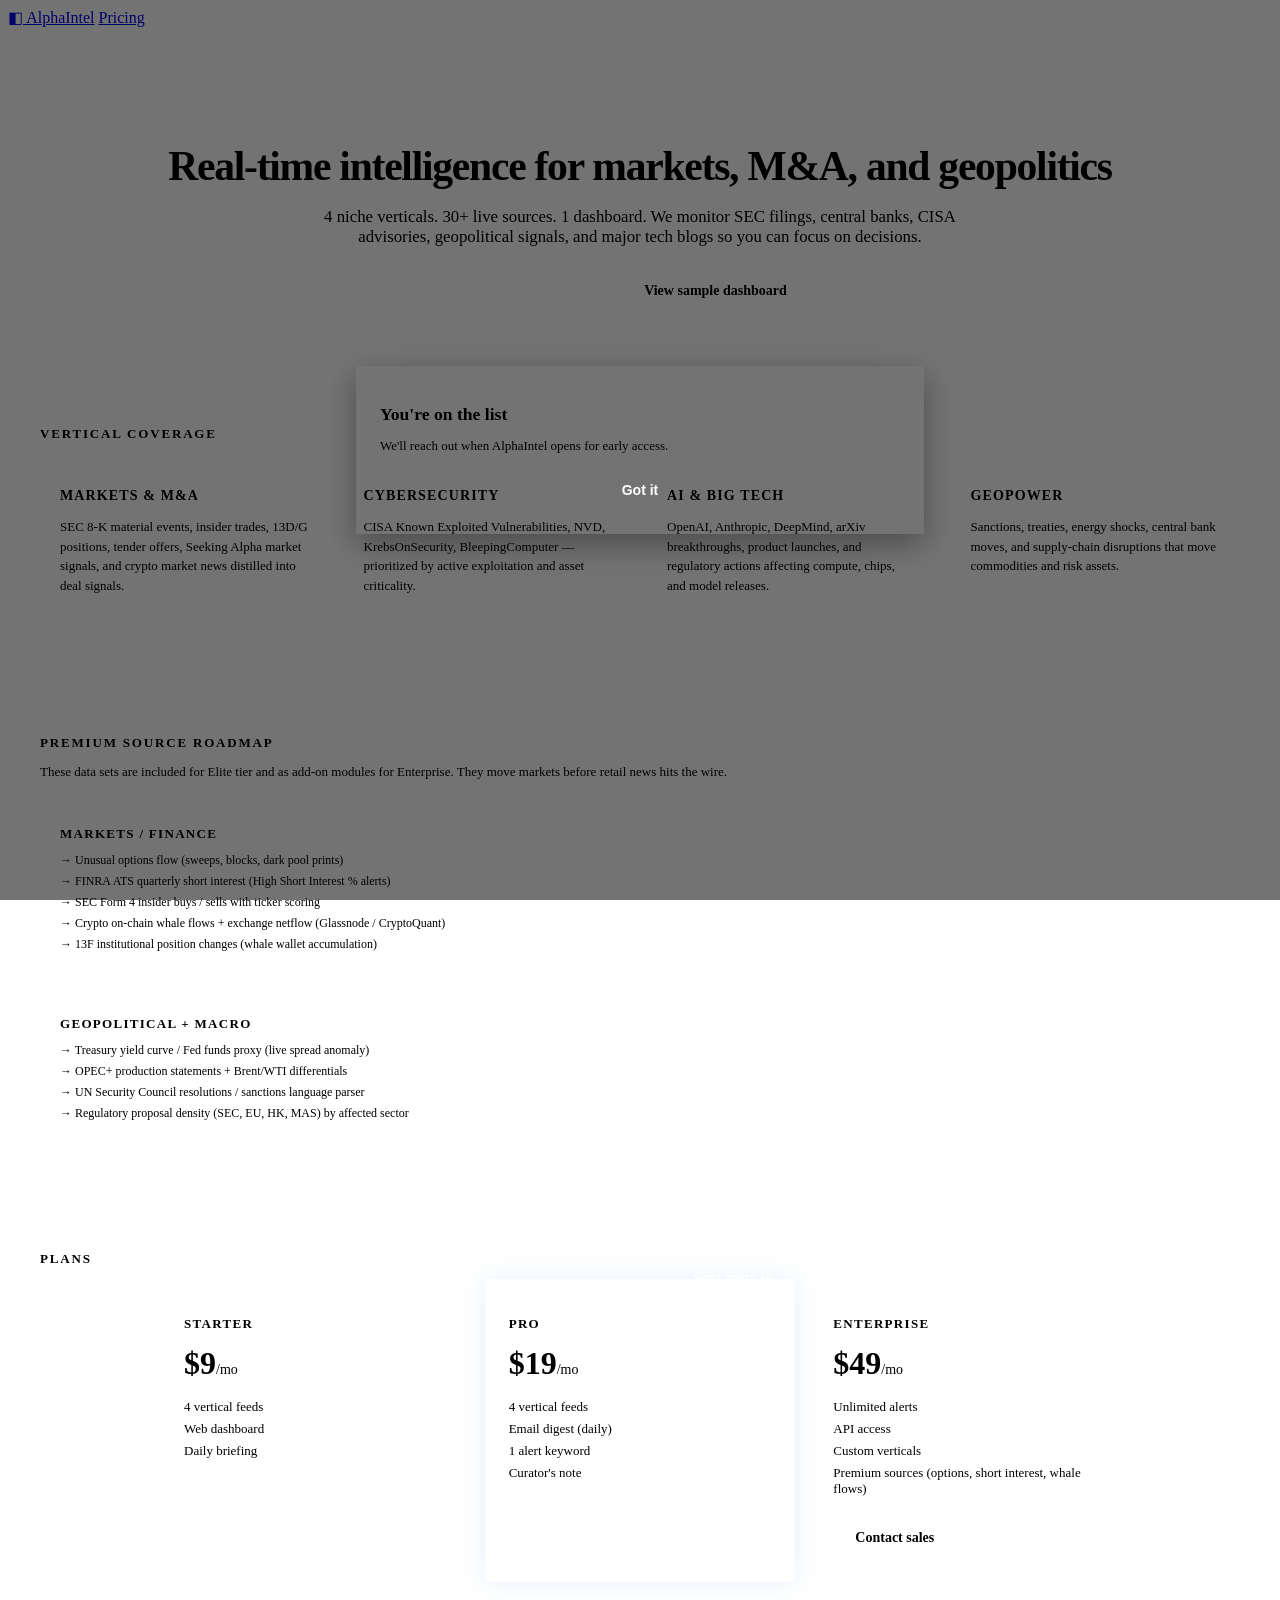
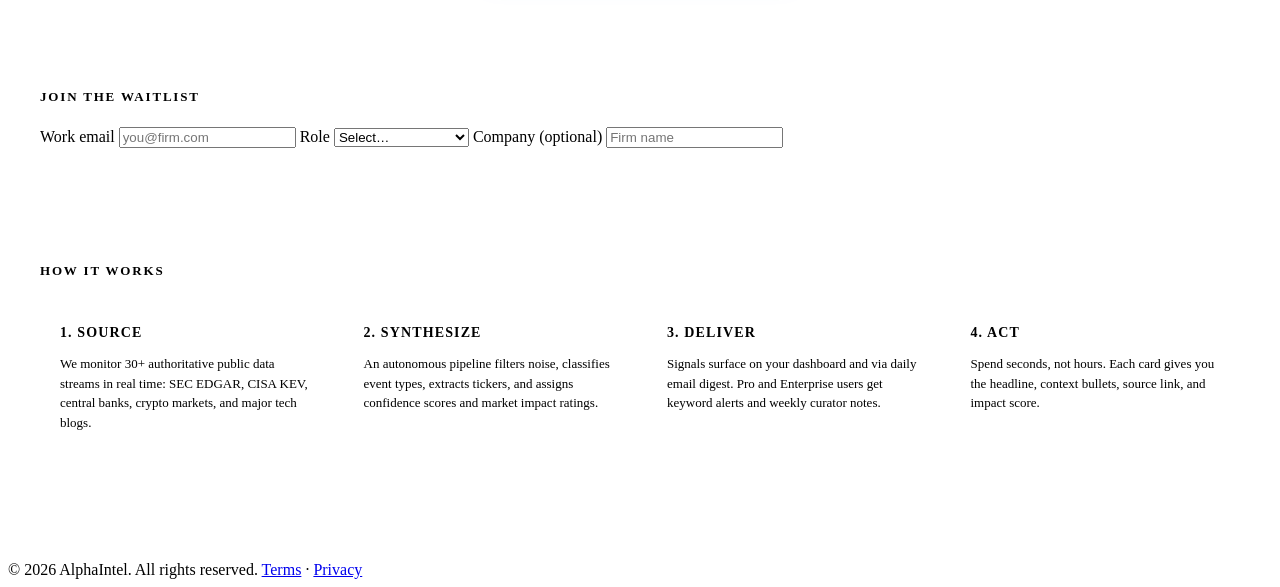
==== commit 5648ae97: "fix: restore stylesheet, add diagnostics, waitlist modal" ====
--- a/landing.html
+++ b/landing.html
@@ -194,5 +194,42 @@
 
 <script src="app.js" defer></script>
 <script>document.getElementById('year').textContent = new Date().getFullYear();</script>
+<div id="waitlist-modal" class="modal-overlay" hidden>
+  <div class="modal" role="dialog" aria-modal="true" aria-labelledby="wm-title">
+    <h2 id="wm-title">You're on the list</h2>
+    <p id="wm-body">We'll reach out when AlphaIntel opens for early access.</p>
+    <button class="btn primary" id="wm-close">Got it</button>
+  </div>
+</div>
+<script>
+(function(){
+  var overlay = document.getElementById('waitlist-modal');
+  var close = document.getElementById('wm-close');
+  var form = document.getElementById('waitlist-form');
+  var note = document.getElementById('form-note');
+  function openModal(title, body) {
+    var t = document.getElementById('wm-title');
+    var b = document.getElementById('wm-body');
+    if (t && title) t.textContent = title;
+    if (b && body) b.textContent = body;
+    overlay.hidden = false;
+  }
+  function closeModal() { overlay.hidden = true; }
+  close && close.addEventListener('click', closeModal);
+  overlay && overlay.addEventListener('click', function(e){ if (e.target === overlay) closeModal(); });
+  if (form) {
+    form.addEventListener('submit', function(e) {
+      e.preventDefault();
+      var email = (form.querySelector('#wl-email') || {}).value || '';
+      if (!email || !/@/.test(email)) {
+        if (note) { note.hidden = false; note.textContent = 'Please enter a valid email.'; }
+        return;
+      }
+      if (note) { note.hidden = true; note.textContent = ''; }
+      openModal('You\'re on the list', 'We saved your request. We\'ll contact you at ' + email + ' when early access opens.');
+    });
+  }
+})();
+</script>
 </body>
 </html>
--- a/style.css
+++ b/style.css
@@ -1,31 +1,20 @@
-/* AlphaIntel Interactive Cards */
-
-.card {
-  ...
-  cursor: pointer;
-  transition: border-color 0.18s ease, transform 0.18s ease, box-shadow 0.18s ease;
-  outline: none;
+/* Waitlist modal */
+.modal-overlay {
+  position: fixed; inset: 0;
+  background: rgba(0,0,0,0.55);
+  display: flex; align-items: center; justify-content: center;
+  z-index: 200;
+  padding: 24px;
 }
-.card:hover { border-color: #2f3a4d; transform: translateY(-2px); box-shadow: 0 8px 22px rgba(0,0,0,0.25); }
-.card:focus-visible { border-color: var(--accent-blue); box-shadow: 0 0 0 3px rgba(59,130,246,0.35); }
-.card:active { transform: translateY(0); }
-.source-link::after { content: " ↗"; font-size: 10px; opacity: 0.7; }
-.source-link:hover::after { opacity: 1; }
-.ticker { cursor: pointer; transition: background 0.15s ease, border-color 0.15s ease; }
-.ticker:hover { background: rgba(255,255,255,0.08); border-color: #334155; }
-
-.card-body ul { max-height: 72px; overflow: hidden; transition: max-height 0.25s ease; }
-.card.expanded .card-body ul { max-height: 320px; }
-
-.card .expand-hint {
-  font-size: 11px; color: var(--accent-blue); margin-top: 2px; cursor: pointer;
-  user-select: none; opacity: 0.85;
+.modal {
+  background: var(--bg-card);
+  border: 1px solid var(--bg-border);
+  border-radius: var(--radius);
+  padding: 1.5rem;
+  max-width: 520px; width: 100%;
+  box-shadow: 0 10px 30px rgba(0,0,0,0.35);
 }
-.card .expand-hint:hover { opacity: 1; text-decoration: underline; }
-.card.expanded .expand-hint::after { content: " (collapse)"; }
-.card:not(.expanded) .expand-hint::after { content: " (read more)"; }
-
-.card-body h3 { cursor: pointer; }
-.card-body h3:hover { color: var(--accent-blue); transition: color 0.15s ease; }
-
-.card-footer .source-link { pointer-events: auto; }
+.modal h2 { font-size: 1.1rem; margin-bottom: 0.5rem; }
+.modal p { color: var(--text-secondary); font-size: 13px; margin-bottom: 1rem; }
+.modal .btn { width: 100%; text-align: center; }
+.modal-close { position: absolute; top: 8px; right: 12px; background: transparent; border: 0; color: var(--text-secondary); font-size: 16px; cursor: pointer; }
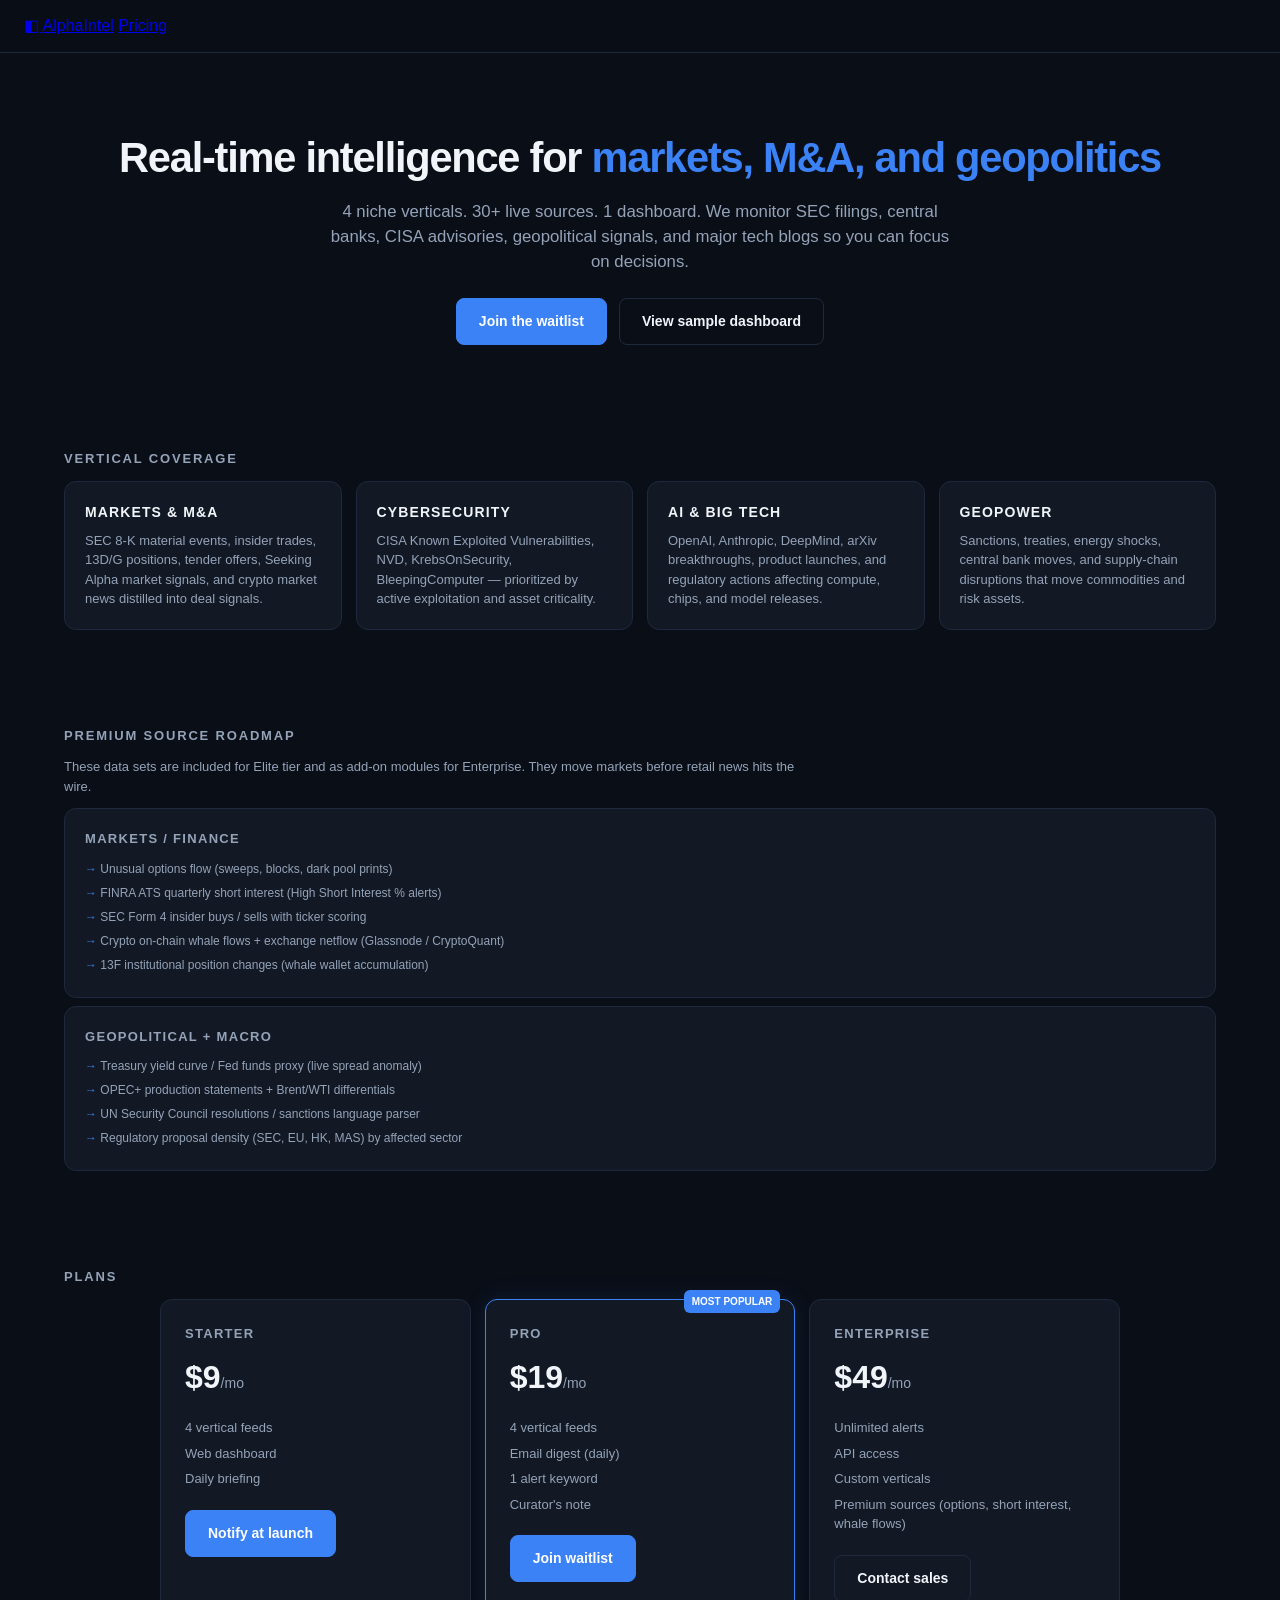
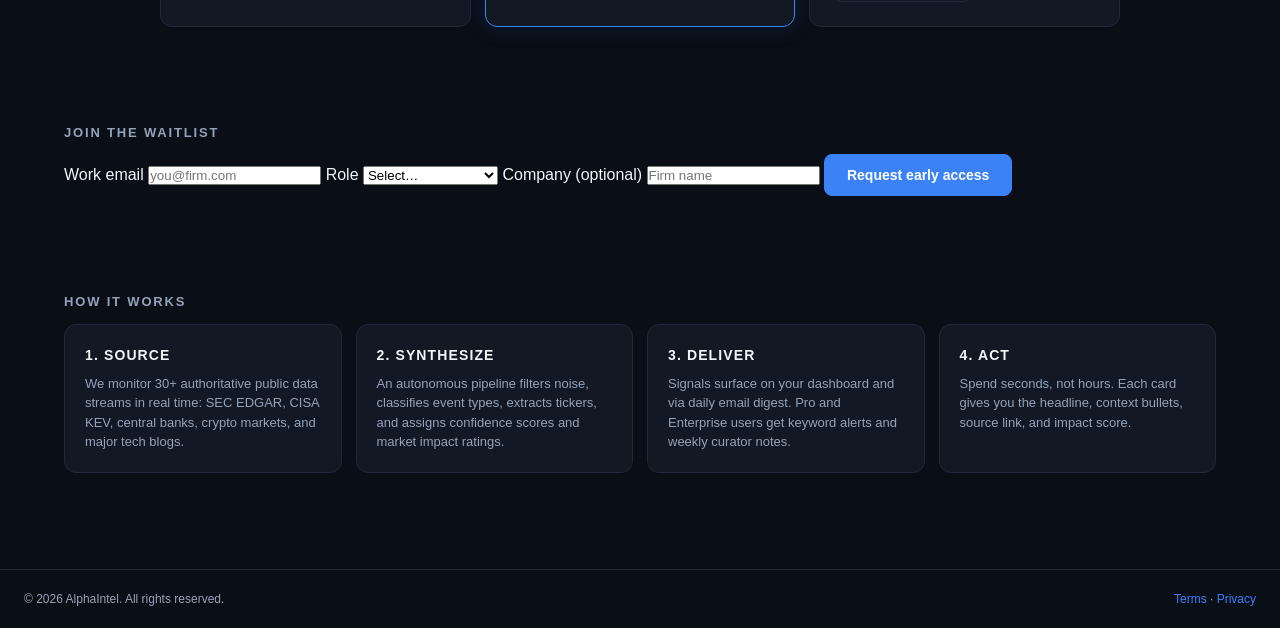
==== commit 43444f7e: "feat: replace dead market-depth feeds with working public RSS and raise max_items to 50 - DarkPoolSo" ====
--- a/landing.html
+++ b/landing.html
@@ -1,5 +1,9 @@
 <!DOCTYPE html>
 <html lang="en">
+<!--
+  STRIPE PAYMENT LINKS — replace these placeholders with your real Stripe Payment Links.
+  Create them in Stripe Dashboard → Products → Payment links. No backend required.
+-->
 <head>
 <meta charset="UTF-8">
 <meta name="viewport" content="width=device-width, initial-scale=1.0">
@@ -115,7 +119,7 @@
           <li>Web dashboard</li>
           <li>Daily briefing</li>
         </ul>
-        <a class="btn primary" href="#waitlist">Notify at launch</a>
+        <a class="btn primary" href="https://buy.stripe.com/REPLACE_WITH_YOUR_STARTER_LINK">Notify at launch</a>
       </article>
       <article class="price-card featured">
         <div class="badge">Most popular</div>
@@ -127,7 +131,7 @@
           <li>1 alert keyword</li>
           <li>Curator's note</li>
         </ul>
-        <a class="btn primary" href="#waitlist">Join waitlist</a>
+        <a class="btn primary" href="https://buy.stripe.com/REPLACE_WITH_YOUR_PRO_LINK">Join waitlist</a>
       </article>
       <article class="price-card">
         <h3>Enterprise</h3>
@@ -138,7 +142,7 @@
           <li>Custom verticals</li>
           <li>Premium sources (options, short interest, whale flows)</li>
         </ul>
-        <a class="btn ghost" href="mailto:bodea.mircea@gmail.com?subject=Enterprise%20Access%20Request">Contact sales</a>
+        <a class="btn ghost" href="https://buy.stripe.com/REPLACE_WITH_YOUR_ENTERPRISE_LINK">Contact sales</a>
       </article>
     </div>
   </section>
--- a/style.css
+++ b/style.css
@@ -1,20 +1,474 @@
-/* Waitlist modal */
-.modal-overlay {
-  position: fixed; inset: 0;
-  background: rgba(0,0,0,0.55);
-  display: flex; align-items: center; justify-content: center;
-  z-index: 200;
-  padding: 24px;
-}
-.modal {
+/* AlphaIntel Production Stylesheet — signal-centric B2B dashboard */
+
+/* Reset */
+* { box-sizing: border-box; margin: 0; padding: 0; }
+:root {
+  --bg-deep: #0a0e17;
+  --bg-card: #121824;
+  --bg-border: #1f293d;
+  --text-primary: #f1f5f9;
+  --text-secondary: #94a3b8;
+  --accent-green: #10b981;
+  --accent-blue: #3b82f6;
+  --accent-amber: #f59e0b;
+  --accent-red: #ef4444;
+  --radius: 12px;
+  --radius-sm: 6px;
+}
+
+html { scroll-behavior: smooth; }
+
+body {
+  background: var(--bg-deep);
+  color: var(--text-primary);
+  font-family: -apple-system, BlinkMacSystemFont, "Segoe UI", Roboto, Helvetica, Arial, sans-serif;
+  line-height: 1.5;
+  min-height: 100vh;
+}
+
+/* Header */
+header {
+  position: sticky;
+  top: 0;
+  z-index: 50;
+  background: rgba(10,14,23,0.94);
+  backdrop-filter: blur(10px);
+  border-bottom: 1px solid var(--bg-border);
+  padding: 14px 24px;
+}
+
+.logo-area {
+  display: flex;
+  align-items: center;
+  justify-content: space-between;
+  gap: 16px;
+  margin-bottom: 12px;
+}
+
+.logo-area h1 {
+  font-size: 1.35rem;
+  font-weight: 700;
+  letter-spacing: -0.04em;
+}
+
+.logo-area span {
+  color: var(--accent-blue);
+}
+
+.nav-link {
+  color: var(--text-secondary);
+  text-decoration: none;
+  font-size: 13px;
+  font-weight: 500;
+}
+
+.nav-link:hover {
+  color: var(--text-primary);
+}
+
+.controls {
+  display: flex;
+  gap: 12px;
+  align-items: center;
+  flex-wrap: wrap;
+}
+
+.search-wrap {
+  flex: 1 1 260px;
+  max-width: 420px;
+}
+
+.search-wrap input {
+  width: 100%;
+  background: var(--bg-card);
+  color: var(--text-primary);
+  border: 1px solid var(--bg-border);
+  border-radius: var(--radius-sm);
+  padding: 9px 12px;
+  font-size: 13px;
+  outline: none;
+}
+
+.search-wrap input:focus {
+  border-color: var(--accent-blue);
+}
+
+.filter-tabs {
+  display: flex;
+  gap: 6px;
+  flex-wrap: wrap;
+}
+
+.tab {
+  background: var(--bg-card);
+  color: var(--text-secondary);
+  border: 1px solid var(--bg-border);
+  border-radius: var(--radius-sm);
+  padding: 7px 12px;
+  font-size: 12px;
+  font-weight: 600;
+  cursor: pointer;
+  text-transform: uppercase;
+  letter-spacing: 0.06em;
+}
+
+.tab.active {
+  background: var(--accent-blue);
+  color: #fff;
+  border-color: var(--accent-blue);
+}
+
+.tab:hover:not(.active) {
+  border-color: #334155;
+  color: var(--text-primary);
+}
+
+/* Grid */
+.intel-grid {
+  display: grid;
+  grid-template-columns: repeat(auto-fill, minmax(360px, 1fr));
+  gap: 14px;
+  padding: 22px 24px 40px;
+  max-width: 1400px;
+  margin: 0 auto;
+}
+
+/* Card — interactive */
+.card {
   background: var(--bg-card);
   border: 1px solid var(--bg-border);
   border-radius: var(--radius);
-  padding: 1.5rem;
-  max-width: 520px; width: 100%;
-  box-shadow: 0 10px 30px rgba(0,0,0,0.35);
-}
-.modal h2 { font-size: 1.1rem; margin-bottom: 0.5rem; }
-.modal p { color: var(--text-secondary); font-size: 13px; margin-bottom: 1rem; }
-.modal .btn { width: 100%; text-align: center; }
-.modal-close { position: absolute; top: 8px; right: 12px; background: transparent; border: 0; color: var(--text-secondary); font-size: 16px; cursor: pointer; }
+  padding: 1.1rem 1.25rem;
+  display: flex;
+  flex-direction: column;
+  gap: 0.6rem;
+  box-shadow: 0 1px 2px rgba(0,0,0,0.2);
+  animation: fadeUp 0.35s ease both;
+  transition: border-color 0.18s ease, transform 0.18s ease, box-shadow 0.18s ease;
+  outline: none;
+  cursor: pointer;
+}
+
+.card:hover {
+  border-color: #2f3a4d;
+  transform: translateY(-2px);
+  box-shadow: 0 8px 22px rgba(0,0,0,0.25);
+}
+
+.card:focus-visible {
+  border-color: var(--accent-blue);
+  box-shadow: 0 0 0 3px rgba(59,130,246,0.35);
+}
+
+.card:active {
+  transform: translateY(0);
+}
+
+.source-link::after {
+  content: " ↗";
+  font-size: 10px;
+  opacity: 0.7;
+}
+.source-link:hover::after {
+  opacity: 1;
+}
+
+.ticker {
+  cursor: pointer;
+  transition: background 0.15s ease, border-color 0.15s ease;
+}
+
+.ticker:hover {
+  background: rgba(255,255,255,0.08);
+  border-color: #334155;
+}
+
+.card-body ul {
+  max-height: 72px;
+  overflow: hidden;
+  transition: max-height 0.25s ease;
+}
+
+.card.expanded .card-body ul {
+  max-height: 320px;
+}
+
+.card .expand-hint {
+  font-size: 11px;
+  color: var(--accent-blue);
+  margin-top: 2px;
+  cursor: pointer;
+  user-select: none;
+  opacity: 0.85;
+}
+
+.card .expand-hint:hover {
+  opacity: 1;
+  text-decoration: underline;
+}
+
+.card.expanded .expand-hint::after {
+  content: " (collapse)";
+}
+
+.card:not(.expanded) .expand-hint::after {
+  content: " (read more)";
+}
+
+.card-body h3 {
+  cursor: pointer;
+}
+
+.card-body h3:hover {
+  color: var(--accent-blue);
+  transition: color 0.15s ease;
+}
+
+.card-footer .source-link {
+  pointer-events: auto;
+}
+
+@keyframes fadeUp {
+  from { opacity: 0; transform: translateY(6px); }
+  to { opacity: 1; transform: translateY(0); }
+}
+
+.card-header {
+  display: flex;
+  align-items: center;
+  justify-content: space-between;
+  gap: 8px;
+  flex-wrap: wrap;
+}
+
+.tags {
+  display: flex;
+  gap: 6px;
+  flex-wrap: wrap;
+}
+
+.tag {
+  font-size: 10px;
+  font-weight: 700;
+  text-transform: uppercase;
+  padding: 3px 8px;
+  border-radius: 4px;
+  letter-spacing: 0.06em;
+  white-space: nowrap;
+}
+
+.tag.security { background: rgba(59,130,246,0.15); color: var(--accent-blue); }
+.tag.trends   { background: rgba(245,158,11,0.15); color: var(--accent-amber); }
+.tag.finance  { background: rgba(16,185,129,0.15); color: var(--accent-green); }
+.tag.geopower { background: rgba(239,68,68,0.15); color: var(--accent-red); }
+
+.tag.event {
+  background: rgba(99,102,241,0.12);
+  color: #818cf8;
+}
+
+.ticker-row {
+  display: flex;
+  gap: 4px;
+  flex-wrap: wrap;
+}
+
+.ticker {
+  font-family: ui-monospace, SFMono-Regular, Menlo, monospace;
+  font-size: 11px;
+  background: rgba(255,255,255,0.04);
+  border: 1px solid var(--bg-border);
+  padding: 2px 6px;
+  border-radius: 4px;
+  color: #e2e8f0;
+}
+
+.timestamp {
+  font-size: 12px;
+  color: var(--text-secondary);
+  font-variant-numeric: tabular-nums;
+}
+
+.card-body h3 {
+  font-size: 1.05rem;
+  font-weight: 600;
+  color: var(--text-primary);
+  line-height: 1.3;
+}
+
+.card-body ul {
+  list-style: none;
+  display: flex;
+  flex-direction: column;
+  gap: 0.35rem;
+}
+
+.card-body li {
+  font-size: 0.85rem;
+  color: var(--text-secondary);
+  padding-left: 1rem;
+  position: relative;
+}
+
+.card-body li::before {
+  content: "•";
+  color: var(--bg-border);
+  font-weight: bold;
+  position: absolute;
+  left: 0;
+}
+
+.card-footer {
+  margin-top: 0.5rem;
+  padding-top: 0.65rem;
+  border-top: 1px solid var(--bg-border);
+  display: flex;
+  justify-content: space-between;
+  align-items: center;
+  font-size: 12px;
+  color: var(--text-secondary);
+  gap: 8px;
+  flex-wrap: wrap;
+}
+
+.impact {
+  font-weight: 700;
+  text-transform: uppercase;
+  letter-spacing: 0.06em;
+  font-size: 11px;
+}
+
+.impact.high { color: var(--accent-red); }
+.impact.medium { color: var(--accent-amber); }
+.impact.low { color: var(--accent-green); }
+
+.source-link {
+  color: var(--accent-blue);
+  text-decoration: none;
+  font-size: 12px;
+}
+
+.source-link:hover {
+  text-decoration: underline;
+}
+
+/* States */
+.state-message {
+  text-align: center;
+  padding: 4rem 2rem;
+  color: var(--text-secondary);
+}
+
+.state-message.error {
+  color: var(--accent-red);
+}
+
+.spinner {
+  width: 22px;
+  height: 22px;
+  border: 2px solid var(--bg-border);
+  border-top-color: var(--accent-blue);
+  border-radius: 50%;
+  animation: spin 0.7s linear infinite;
+  margin: 0 auto 1rem;
+}
+
+@keyframes spin {
+  to { transform: rotate(360deg); }
+}
+
+.diagnostics {
+  margin: 14px 24px 0;
+  font-family: ui-monospace, SFMono-Regular, Menlo, monospace;
+  font-size: 11px;
+  color: var(--text-secondary);
+  padding: 10px 12px;
+  border-radius: var(--radius-sm);
+  background: var(--bg-card);
+  border: 1px solid var(--bg-border);
+}
+
+.diagnostics.ok {
+  color: var(--accent-green);
+}
+
+.diagnostics.error {
+  color: var(--accent-red);
+}
+
+.skip-link {
+  position: absolute;
+  top: -44px;
+  left: 0;
+  background: var(--accent-blue);
+  color: #fff;
+  padding: 8px 12px;
+  border-radius: 0 0 6px 0;
+  text-decoration: none;
+  font-size: 13px;
+  font-weight: 600;
+  z-index: 100;
+}
+
+.skip-link:focus {
+  top: 0;
+}
+
+.sr-only {
+  position: absolute;
+  width: 1px;
+  height: 1px;
+  padding: 0;
+  margin: -1px;
+  overflow: hidden;
+  clip: rect(0,0,0,0);
+  white-space: nowrap;
+  border: 0;
+}
+
+.foot {
+  padding: 1.25rem 24px;
+  color: var(--text-secondary);
+  font-size: 12px;
+  border-top: 1px solid var(--bg-border);
+  display: flex;
+  justify-content: space-between;
+  align-items: center;
+  gap: 12px;
+  flex-wrap: wrap;
+}
+
+.foot a {
+  color: var(--accent-blue);
+  text-decoration: none;
+}
+
+/* Responsive */
+@media (max-width: 780px) {
+  .intel-grid {
+    grid-template-columns: 1fr;
+  }
+
+  .controls {
+    flex-direction: column;
+    align-items: stretch;
+  }
+
+  .filter-tabs {
+    overflow-x: auto;
+    flex-wrap: nowrap;
+    padding-bottom: 4px;
+  }
+
+  .tab {
+    flex: 0 0 auto;
+  }
+
+  header {
+    padding: 12px 16px;
+  }
+
+  .intel-grid {
+    padding: 16px;
+  }
+}
